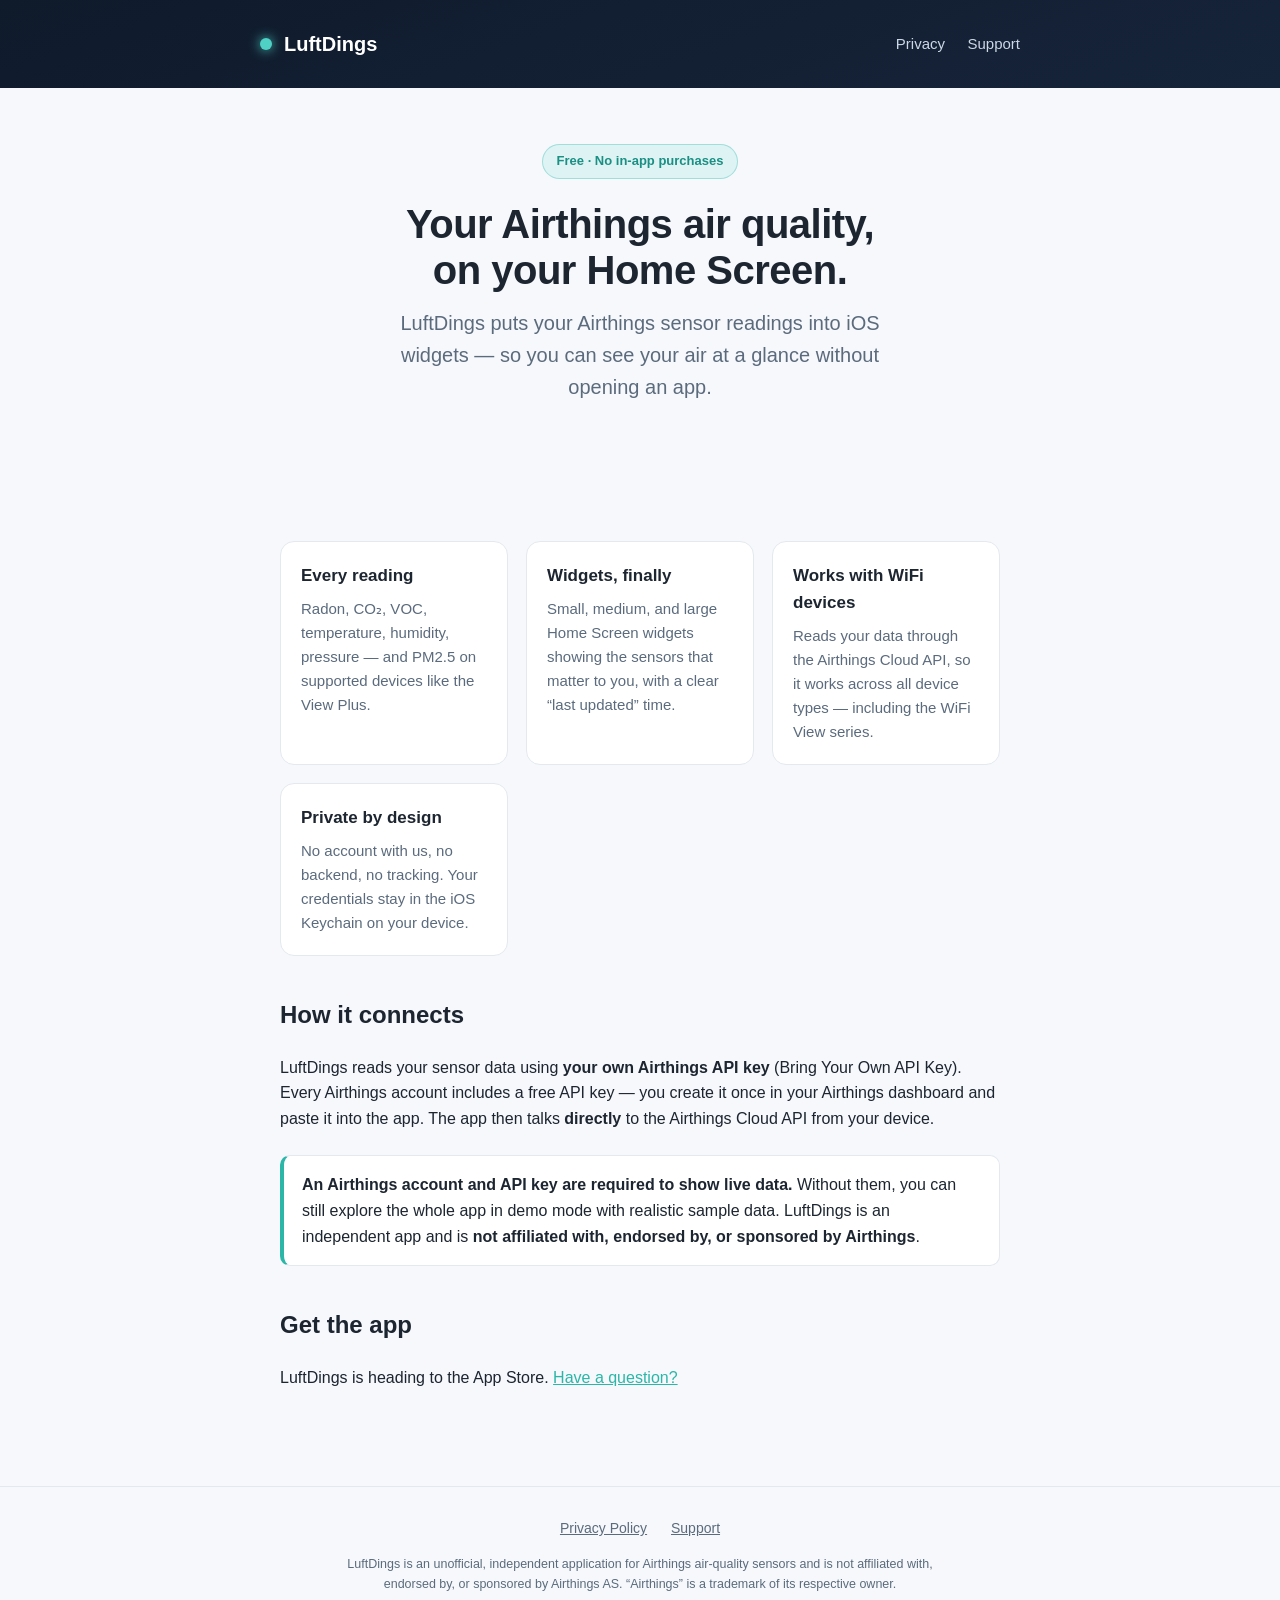
==== index.html @ 722f700b "LuftDings website: landing, privacy, support (GitHub Pages)" ====
<!doctype html>
<html lang="en">
<head>
  <meta charset="utf-8">
  <meta name="viewport" content="width=device-width, initial-scale=1">
  <title>LuftDings — Airthings air quality on your Home Screen</title>
  <meta name="description" content="LuftDings shows your Airthings air-quality readings — radon, CO₂, VOC, temperature, humidity, pressure, PM2.5 — in iOS Home Screen and Lock Screen widgets. Free, no in-app purchases. Unofficial, not affiliated with Airthings.">
  <link rel="stylesheet" href="style.css">
</head>
<body>
  <header class="site">
    <div class="wrap">
      <a class="brand" href="./"><span class="dot"></span> LuftDings</a>
      <nav class="site">
        <a href="privacy/">Privacy</a>
        <a href="support/">Support</a>
      </nav>
    </div>
  </header>

  <section class="hero">
    <span class="pill">Free · No in-app purchases</span>
    <h1>Your Airthings air quality,<br>on your Home Screen.</h1>
    <p class="tag">LuftDings puts your Airthings sensor readings into iOS widgets — so you can see your air at a glance without opening an app.</p>
  </section>

  <main>
    <div class="features">
      <div class="card">
        <h3>Every reading</h3>
        <p>Radon, CO₂, VOC, temperature, humidity, pressure — and PM2.5 on supported devices like the View Plus.</p>
      </div>
      <div class="card">
        <h3>Widgets, finally</h3>
        <p>Small, medium, and large Home Screen widgets showing the sensors that matter to you, with a clear “last updated” time.</p>
      </div>
      <div class="card">
        <h3>Works with WiFi devices</h3>
        <p>Reads your data through the Airthings Cloud API, so it works across all device types — including the WiFi View series.</p>
      </div>
      <div class="card">
        <h3>Private by design</h3>
        <p>No account with us, no backend, no tracking. Your credentials stay in the iOS Keychain on your device.</p>
      </div>
    </div>

    <h2>How it connects</h2>
    <p>LuftDings reads your sensor data using <strong>your own Airthings API key</strong> (Bring Your Own API Key). Every Airthings account includes a free API key — you create it once in your Airthings dashboard and paste it into the app. The app then talks <strong>directly</strong> to the Airthings Cloud API from your device.</p>

    <div class="note">
      <strong>An Airthings account and API key are required to show live data.</strong> Without them, you can still explore the whole app in demo mode with realistic sample data. LuftDings is an independent app and is <strong>not affiliated with, endorsed by, or sponsored by Airthings</strong>.
    </div>

    <h2>Get the app</h2>
    <p>LuftDings is heading to the App Store. <a href="support/">Have a question?</a></p>
  </main>

  <footer class="site">
    <a href="privacy/">Privacy Policy</a>
    <a href="support/">Support</a>
    <span class="disclaimer">
      LuftDings is an unofficial, independent application for Airthings air-quality sensors and is not affiliated with, endorsed by, or sponsored by Airthings AS. “Airthings” is a trademark of its respective owner.
    </span>
  </footer>
</body>
</html>
---- style.css ----
:root {
  --navy: #0f1a2b;
  --navy-soft: #16243a;
  --teal: #2bb6a8;
  --teal-bright: #4fd1c5;
  --ink: #1c2530;
  --muted: #5b6b7d;
  --line: #e4e9ef;
  --bg: #f6f8fb;
}

* { box-sizing: border-box; }

html { -webkit-text-size-adjust: 100%; }

body {
  margin: 0;
  font-family: -apple-system, BlinkMacSystemFont, "Segoe UI", Roboto, Helvetica, Arial, sans-serif;
  color: var(--ink);
  background: var(--bg);
  line-height: 1.6;
  -webkit-font-smoothing: antialiased;
}

a { color: var(--teal); }
a:hover { color: var(--teal-bright); }

header.site {
  background: linear-gradient(160deg, var(--navy) 0%, var(--navy-soft) 100%);
  color: #fff;
  padding: 28px 20px;
}

header.site .wrap { display: flex; align-items: center; justify-content: space-between; gap: 16px; flex-wrap: wrap; }

.brand { display: flex; align-items: center; gap: 12px; text-decoration: none; color: #fff; font-weight: 700; font-size: 20px; }
.brand .dot { width: 12px; height: 12px; border-radius: 50%; background: var(--teal-bright); box-shadow: 0 0 12px var(--teal-bright); }

nav.site a { color: #cdd8e6; text-decoration: none; margin-left: 18px; font-size: 15px; }
nav.site a:hover { color: #fff; }

.wrap { max-width: 760px; margin: 0 auto; }

main { max-width: 760px; margin: 0 auto; padding: 40px 20px 80px; }

.hero { text-align: center; padding: 56px 20px 40px; }
.hero h1 { font-size: 40px; line-height: 1.15; margin: 0 0 14px; letter-spacing: -0.5px; }
.hero p.tag { font-size: 20px; color: var(--muted); margin: 0 auto 28px; max-width: 540px; }

.pill { display: inline-block; background: rgba(79,209,197,.14); color: #1a8f84; border: 1px solid rgba(43,182,168,.35); padding: 6px 14px; border-radius: 999px; font-size: 13px; font-weight: 600; margin-bottom: 22px; }

.features { display: grid; grid-template-columns: repeat(auto-fit, minmax(220px, 1fr)); gap: 18px; margin: 30px 0; }
.card { background: #fff; border: 1px solid var(--line); border-radius: 14px; padding: 20px; }
.card h3 { margin: 0 0 8px; font-size: 17px; }
.card p { margin: 0; color: var(--muted); font-size: 15px; }

h1, h2, h3 { color: var(--ink); }
h2 { font-size: 24px; margin-top: 40px; }
h3 { font-size: 18px; }

.lede { font-size: 18px; color: var(--muted); }

.note { background: #fff; border: 1px solid var(--line); border-left: 4px solid var(--teal); border-radius: 10px; padding: 16px 18px; margin: 24px 0; }
.note strong { color: var(--ink); }

ol li, ul li { margin: 6px 0; }

footer.site { border-top: 1px solid var(--line); padding: 30px 20px; text-align: center; color: var(--muted); font-size: 14px; }
footer.site a { color: var(--muted); margin: 0 10px; }
footer.site .disclaimer { display: block; margin-top: 14px; font-size: 12.5px; max-width: 620px; margin-left: auto; margin-right: auto; }

code { background: #eef2f7; padding: 2px 6px; border-radius: 5px; font-size: 90%; }
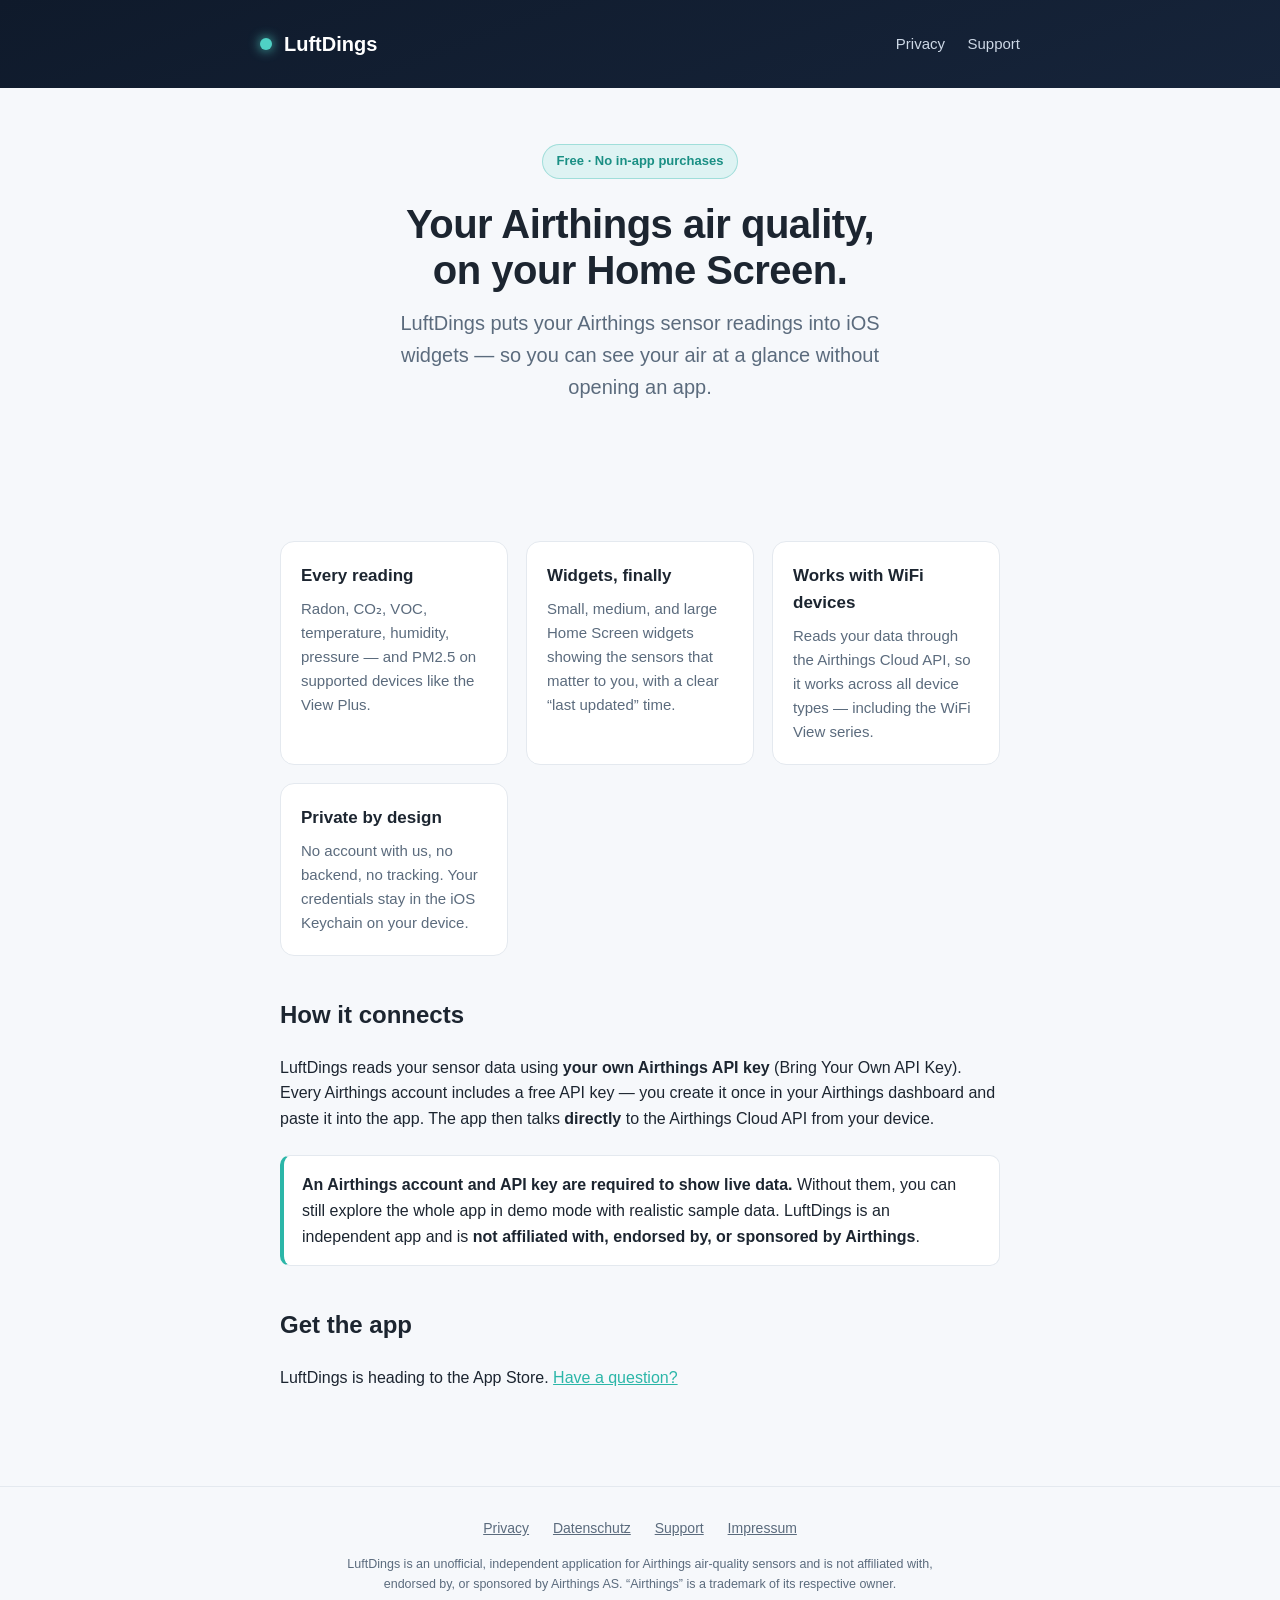
==== commit 47615325: "Add Impressum (noindex) + bilingual privacy (EN/DE), GDPR/hosting sections, entity-encoded email, fo" ====
--- a/index.html
+++ b/index.html
@@ -56,8 +56,10 @@
   </main>
 
   <footer class="site">
-    <a href="privacy/">Privacy Policy</a>
+    <a href="privacy/">Privacy</a>
+    <a href="datenschutz/">Datenschutz</a>
     <a href="support/">Support</a>
+    <a href="impressum/">Impressum</a>
     <span class="disclaimer">
       LuftDings is an unofficial, independent application for Airthings air-quality sensors and is not affiliated with, endorsed by, or sponsored by Airthings AS. “Airthings” is a trademark of its respective owner.
     </span>
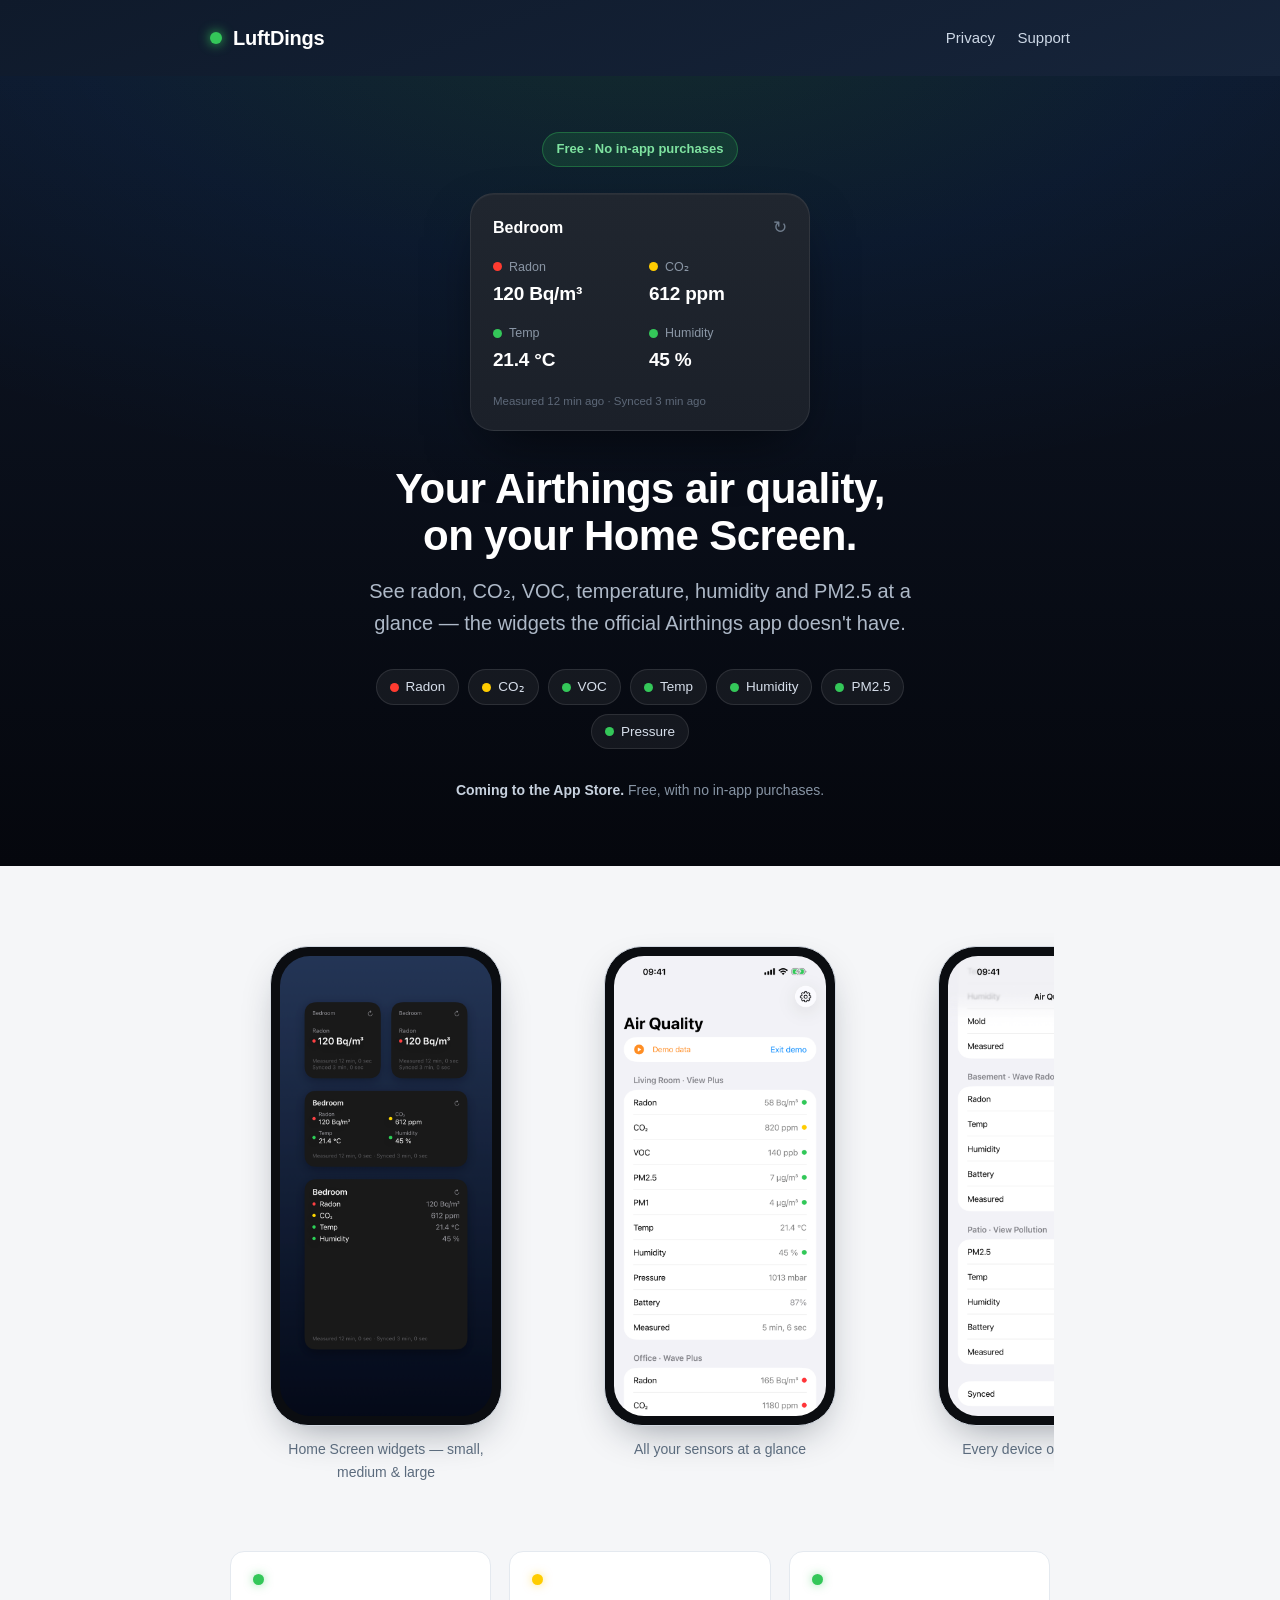
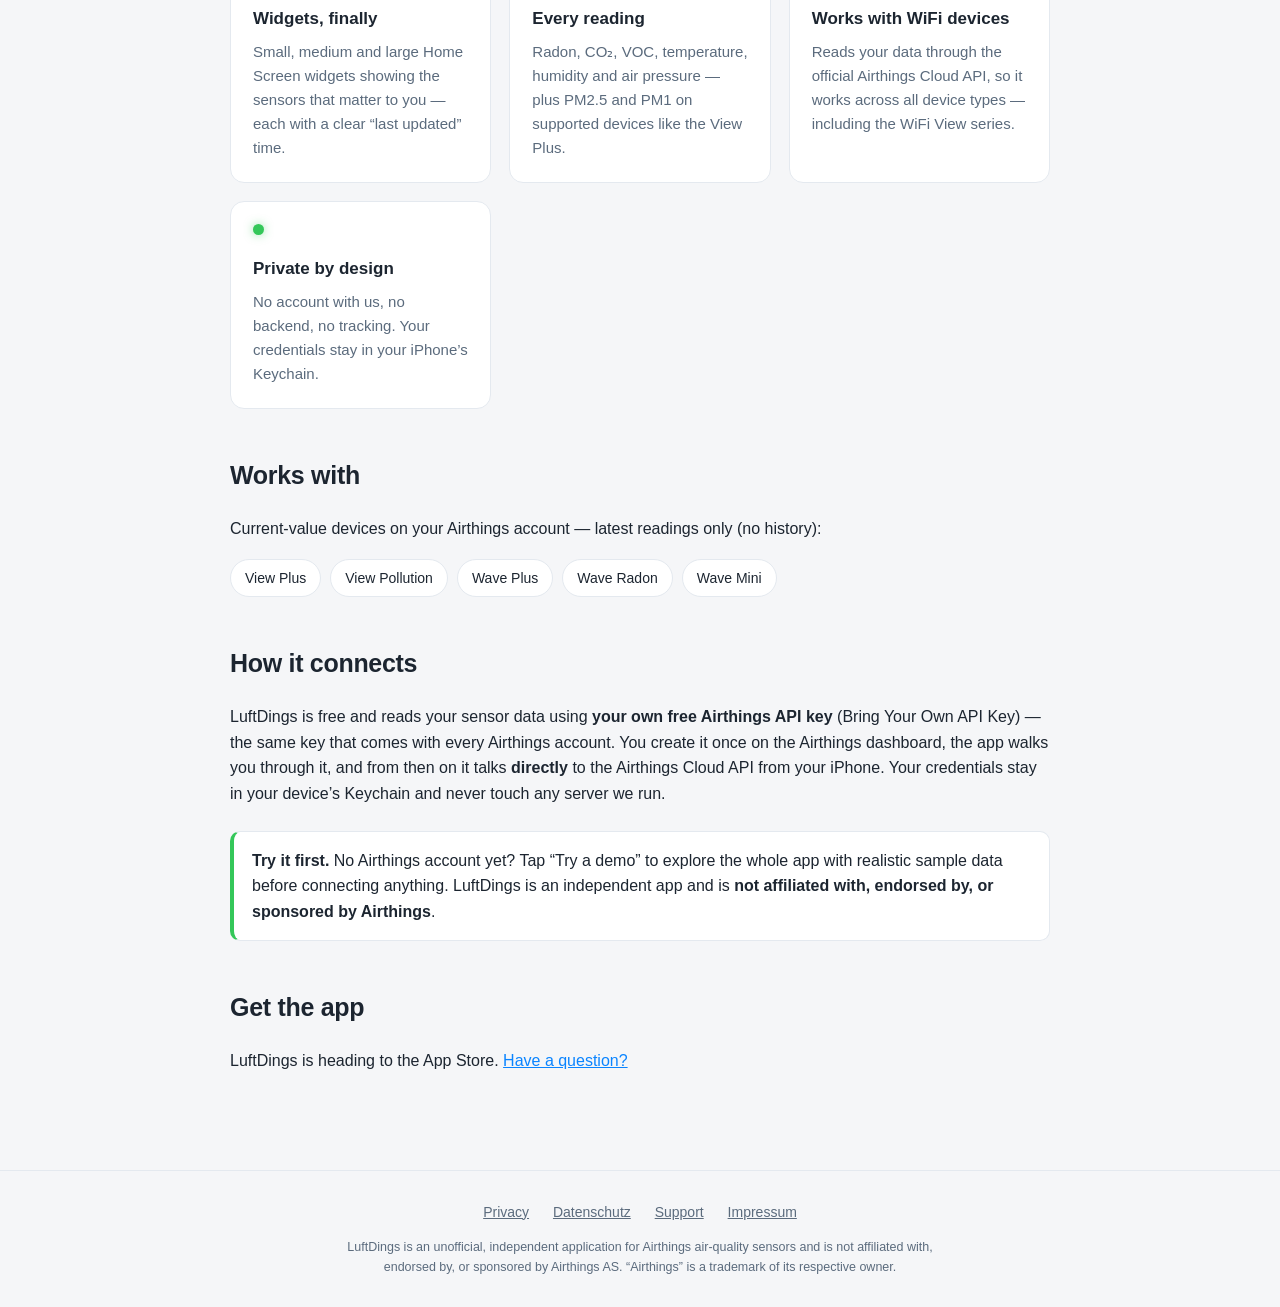
==== commit e2cb6373: "Redesign landing page to match app & widgets - Replace teal accent with the app's real palette: air-" ====
--- a/index.html
+++ b/index.html
@@ -4,8 +4,18 @@
   <meta charset="utf-8">
   <meta name="viewport" content="width=device-width, initial-scale=1">
   <title>LuftDings — Airthings air quality on your Home Screen</title>
-  <meta name="description" content="LuftDings shows your Airthings air-quality readings — radon, CO₂, VOC, temperature, humidity, pressure, PM2.5 — in iOS Home Screen and Lock Screen widgets. Free, no in-app purchases. Unofficial, not affiliated with Airthings.">
+  <meta name="description" content="LuftDings puts your Airthings air-quality readings — radon, CO₂, VOC, temperature, humidity, pressure, PM2.5 — into iOS Home Screen and Lock Screen widgets. Free, no in-app purchases. Unofficial, not affiliated with Airthings.">
+
+  <link rel="icon" type="image/png" sizes="64x64" href="assets/favicon-64.png">
+  <link rel="apple-touch-icon" href="assets/apple-touch-icon.png">
   <link rel="stylesheet" href="style.css">
+
+  <meta property="og:type" content="website">
+  <meta property="og:title" content="LuftDings — Airthings air quality on your Home Screen">
+  <meta property="og:description" content="The iOS widgets the official Airthings app doesn't have. Radon, CO₂, VOC, temperature, humidity and PM2.5 at a glance.">
+  <meta property="og:image" content="assets/icon.png">
+  <meta property="og:url" content="https://luftdings.poschenrieder.io/">
+  <meta name="twitter:card" content="summary">
 </head>
 <body>
   <header class="site">
@@ -19,36 +29,114 @@
   </header>
 
   <section class="hero">
-    <span class="pill">Free · No in-app purchases</span>
-    <h1>Your Airthings air quality,<br>on your Home Screen.</h1>
-    <p class="tag">LuftDings puts your Airthings sensor readings into iOS widgets — so you can see your air at a glance without opening an app.</p>
+    <div class="inner">
+      <span class="pill">Free · No in-app purchases</span>
+
+      <div class="widget" role="img" aria-label="LuftDings widget showing Bedroom air quality: Radon 120 Bq/m³, CO₂ 612 ppm, Temp 21.4 °C, Humidity 45 %.">
+        <div class="w-top">
+          <span class="w-room">Bedroom</span>
+          <span class="w-refresh">↻</span>
+        </div>
+        <div class="w-grid">
+          <div class="w-cell">
+            <div class="w-label"><span class="dot poor"></span> Radon</div>
+            <div class="w-val">120 Bq/m³</div>
+          </div>
+          <div class="w-cell">
+            <div class="w-label"><span class="dot fair"></span> CO₂</div>
+            <div class="w-val">612 ppm</div>
+          </div>
+          <div class="w-cell">
+            <div class="w-label"><span class="dot good"></span> Temp</div>
+            <div class="w-val">21.4 °C</div>
+          </div>
+          <div class="w-cell">
+            <div class="w-label"><span class="dot good"></span> Humidity</div>
+            <div class="w-val">45 %</div>
+          </div>
+        </div>
+        <div class="w-foot">Measured 12 min ago · Synced 3 min ago</div>
+      </div>
+
+      <h1>Your Airthings air quality,<br>on your Home Screen.</h1>
+      <p class="tag">See radon, CO₂, VOC, temperature, humidity and PM2.5 at a glance — the widgets the official Airthings app doesn't have.</p>
+
+      <div class="chips">
+        <span class="chip"><span class="dot poor"></span> Radon</span>
+        <span class="chip"><span class="dot fair"></span> CO₂</span>
+        <span class="chip"><span class="dot good"></span> VOC</span>
+        <span class="chip"><span class="dot good"></span> Temp</span>
+        <span class="chip"><span class="dot good"></span> Humidity</span>
+        <span class="chip"><span class="dot good"></span> PM2.5</span>
+        <span class="chip"><span class="dot good"></span> Pressure</span>
+      </div>
+
+      <p class="store-note"><strong>Coming to the App Store.</strong> Free, with no in-app purchases.</p>
+    </div>
   </section>
 
   <main>
+    <div class="shots">
+      <figure class="shot">
+        <div class="frame"><img src="assets/screens/01_widgets.png" alt="Small, medium and large LuftDings Home Screen widgets" loading="lazy"></div>
+        <figcaption class="cap">Home Screen widgets — small, medium &amp; large</figcaption>
+      </figure>
+      <figure class="shot">
+        <div class="frame"><img src="assets/screens/02_readings.png" alt="Air Quality screen listing all sensor readings with quality colors" loading="lazy"></div>
+        <figcaption class="cap">All your sensors at a glance</figcaption>
+      </figure>
+      <figure class="shot">
+        <div class="frame"><img src="assets/screens/03_devices.png" alt="Readings grouped by device across the account" loading="lazy"></div>
+        <figcaption class="cap">Every device on your account</figcaption>
+      </figure>
+      <figure class="shot">
+        <div class="frame"><img src="assets/screens/05_setup.png" alt="Guided setup screen for entering your Airthings API key" loading="lazy"></div>
+        <figcaption class="cap">Bring your own key — guided setup</figcaption>
+      </figure>
+      <figure class="shot">
+        <div class="frame"><img src="assets/screens/04_settings.png" alt="Settings screen with units, demo mode and about" loading="lazy"></div>
+        <figcaption class="cap">Units, demo mode &amp; more</figcaption>
+      </figure>
+    </div>
+
     <div class="features">
       <div class="card">
-        <h3>Every reading</h3>
-        <p>Radon, CO₂, VOC, temperature, humidity, pressure — and PM2.5 on supported devices like the View Plus.</p>
+        <span class="ic good"></span>
+        <h3>Widgets, finally</h3>
+        <p>Small, medium and large Home Screen widgets showing the sensors that matter to you — each with a clear “last updated” time.</p>
       </div>
       <div class="card">
-        <h3>Widgets, finally</h3>
-        <p>Small, medium, and large Home Screen widgets showing the sensors that matter to you, with a clear “last updated” time.</p>
+        <span class="ic fair"></span>
+        <h3>Every reading</h3>
+        <p>Radon, CO₂, VOC, temperature, humidity and air pressure — plus PM2.5 and PM1 on supported devices like the View Plus.</p>
       </div>
       <div class="card">
+        <span class="ic good"></span>
         <h3>Works with WiFi devices</h3>
-        <p>Reads your data through the Airthings Cloud API, so it works across all device types — including the WiFi View series.</p>
+        <p>Reads your data through the official Airthings Cloud API, so it works across all device types — including the WiFi View series.</p>
       </div>
       <div class="card">
+        <span class="ic good"></span>
         <h3>Private by design</h3>
-        <p>No account with us, no backend, no tracking. Your credentials stay in the iOS Keychain on your device.</p>
+        <p>No account with us, no backend, no tracking. Your credentials stay in your iPhone’s Keychain.</p>
       </div>
     </div>
 
+    <h2>Works with</h2>
+    <p>Current-value devices on your Airthings account — latest readings only (no history):</p>
+    <ul class="devices">
+      <li>View Plus</li>
+      <li>View Pollution</li>
+      <li>Wave Plus</li>
+      <li>Wave Radon</li>
+      <li>Wave Mini</li>
+    </ul>
+
     <h2>How it connects</h2>
-    <p>LuftDings reads your sensor data using <strong>your own Airthings API key</strong> (Bring Your Own API Key). Every Airthings account includes a free API key — you create it once in your Airthings dashboard and paste it into the app. The app then talks <strong>directly</strong> to the Airthings Cloud API from your device.</p>
+    <p>LuftDings is free and reads your sensor data using <strong>your own free Airthings API key</strong> (Bring Your Own API Key) — the same key that comes with every Airthings account. You create it once on the Airthings dashboard, the app walks you through it, and from then on it talks <strong>directly</strong> to the Airthings Cloud API from your iPhone. Your credentials stay in your device’s Keychain and never touch any server we run.</p>
 
     <div class="note">
-      <strong>An Airthings account and API key are required to show live data.</strong> Without them, you can still explore the whole app in demo mode with realistic sample data. LuftDings is an independent app and is <strong>not affiliated with, endorsed by, or sponsored by Airthings</strong>.
+      <strong>Try it first.</strong> No Airthings account yet? Tap “Try a demo” to explore the whole app with realistic sample data before connecting anything. LuftDings is an independent app and is <strong>not affiliated with, endorsed by, or sponsored by Airthings</strong>.
     </div>
 
     <h2>Get the app</h2>
--- a/style.css
+++ b/style.css
@@ -1,17 +1,32 @@
 :root {
+  /* Dark surfaces — match the app icon + widgets */
   --navy: #0f1a2b;
   --navy-soft: #16243a;
-  --teal: #2bb6a8;
-  --teal-bright: #4fd1c5;
+  --hero-top: #0e1626;
+  --hero-bottom: #05070d;
+  --widget-card: #1b2029;
+  --widget-line: rgba(255, 255, 255, .08);
+
+  /* Air-quality traffic light (iOS system colors) */
+  --good: #34c759;
+  --fair: #ffcc00;
+  --poor: #ff3b30;
+
+  /* Actions — the app's iOS blue */
+  --blue: #0a84ff;
+  --blue-ink: #0064d2;
+
+  /* Light body */
   --ink: #1c2530;
   --muted: #5b6b7d;
   --line: #e4e9ef;
-  --bg: #f6f8fb;
+  --bg: #f5f6f8;
+  --card: #ffffff;
 }
 
 * { box-sizing: border-box; }
 
-html { -webkit-text-size-adjust: 100%; }
+html { -webkit-text-size-adjust: 100%; scroll-behavior: smooth; }
 
 body {
   margin: 0;
@@ -22,51 +37,161 @@
   -webkit-font-smoothing: antialiased;
 }
 
-a { color: var(--teal); }
-a:hover { color: var(--teal-bright); }
+a { color: var(--blue); }
+a:hover { color: var(--blue-ink); }
+
+/* ---------- Header ---------- */
 
 header.site {
   background: linear-gradient(160deg, var(--navy) 0%, var(--navy-soft) 100%);
   color: #fff;
-  padding: 28px 20px;
+  padding: 22px 20px;
 }
 
 header.site .wrap { display: flex; align-items: center; justify-content: space-between; gap: 16px; flex-wrap: wrap; }
 
-.brand { display: flex; align-items: center; gap: 12px; text-decoration: none; color: #fff; font-weight: 700; font-size: 20px; }
-.brand .dot { width: 12px; height: 12px; border-radius: 50%; background: var(--teal-bright); box-shadow: 0 0 12px var(--teal-bright); }
+.brand { display: flex; align-items: center; gap: 11px; text-decoration: none; color: #fff; font-weight: 700; font-size: 20px; letter-spacing: -.2px; }
+.brand .dot { width: 12px; height: 12px; border-radius: 50%; background: var(--good); box-shadow: 0 0 12px var(--good); }
 
 nav.site a { color: #cdd8e6; text-decoration: none; margin-left: 18px; font-size: 15px; }
 nav.site a:hover { color: #fff; }
 
-.wrap { max-width: 760px; margin: 0 auto; }
+.wrap { max-width: 860px; margin: 0 auto; }
 
-main { max-width: 760px; margin: 0 auto; padding: 40px 20px 80px; }
+main { max-width: 860px; margin: 0 auto; padding: 48px 20px 80px; }
 
-.hero { text-align: center; padding: 56px 20px 40px; }
-.hero h1 { font-size: 40px; line-height: 1.15; margin: 0 0 14px; letter-spacing: -0.5px; }
-.hero p.tag { font-size: 20px; color: var(--muted); margin: 0 auto 28px; max-width: 540px; }
+/* ---------- Hero (dark, widget-style) ---------- */
 
-.pill { display: inline-block; background: rgba(79,209,197,.14); color: #1a8f84; border: 1px solid rgba(43,182,168,.35); padding: 6px 14px; border-radius: 999px; font-size: 13px; font-weight: 600; margin-bottom: 22px; }
+.hero {
+  background:
+    radial-gradient(120% 90% at 50% -10%, rgba(52, 199, 89, .12) 0%, rgba(10, 132, 255, .06) 38%, transparent 70%),
+    linear-gradient(180deg, var(--hero-top) 0%, var(--hero-bottom) 100%);
+  color: #fff;
+  text-align: center;
+  padding: 56px 20px 64px;
+}
+
+.hero .inner { max-width: 760px; margin: 0 auto; }
+
+.pill {
+  display: inline-block;
+  background: rgba(52, 199, 89, .14);
+  color: #7ee2a0;
+  border: 1px solid rgba(52, 199, 89, .35);
+  padding: 6px 14px;
+  border-radius: 999px;
+  font-size: 13px;
+  font-weight: 600;
+  margin-bottom: 26px;
+}
+
+.hero h1 { font-size: 42px; line-height: 1.12; margin: 0 0 16px; letter-spacing: -.6px; color: #fff; }
+.hero p.tag { font-size: 20px; color: #aeb9c8; margin: 0 auto 30px; max-width: 560px; }
+
+/* Widget mockup card */
+.widget {
+  width: 340px;
+  max-width: 100%;
+  margin: 0 auto 34px;
+  background: linear-gradient(180deg, #20262f 0%, var(--widget-card) 100%);
+  border: 1px solid var(--widget-line);
+  border-radius: 24px;
+  padding: 20px 22px;
+  text-align: left;
+  box-shadow: 0 24px 60px -20px rgba(0, 0, 0, .7), inset 0 1px 0 rgba(255, 255, 255, .04);
+}
+.widget .w-top { display: flex; align-items: center; justify-content: space-between; margin-bottom: 16px; }
+.widget .w-room { color: #fff; font-weight: 600; font-size: 16px; }
+.widget .w-refresh { color: #6f7c8c; font-size: 17px; }
+.widget .w-grid { display: grid; grid-template-columns: 1fr 1fr; gap: 14px 18px; }
+.widget .w-cell .w-label { display: flex; align-items: center; gap: 7px; color: #8a96a5; font-size: 12.5px; margin-bottom: 2px; }
+.widget .w-cell .w-val { color: #fff; font-size: 19px; font-weight: 600; letter-spacing: -.2px; }
+.widget .w-foot { color: #5d6878; font-size: 11.5px; margin-top: 16px; }
+
+.dot { width: 9px; height: 9px; border-radius: 50%; display: inline-block; flex: none; }
+.dot.good { background: var(--good); }
+.dot.fair { background: var(--fair); }
+.dot.poor { background: var(--poor); }
+
+/* Sensor chips */
+.chips { display: flex; flex-wrap: wrap; gap: 9px; justify-content: center; margin: 0 auto 30px; max-width: 560px; }
+.chip {
+  display: inline-flex; align-items: center; gap: 7px;
+  background: rgba(255, 255, 255, .06);
+  border: 1px solid rgba(255, 255, 255, .1);
+  color: #d6deea;
+  padding: 6px 13px;
+  border-radius: 999px;
+  font-size: 13.5px;
+  font-weight: 500;
+}
+
+.store-note { color: #8794a4; font-size: 14px; margin: 0; }
+.store-note strong { color: #c7d1de; font-weight: 600; }
+
+/* ---------- Screenshot gallery ---------- */
+
+.shots {
+  display: flex;
+  gap: 22px;
+  overflow-x: auto;
+  padding: 8px 4px 22px;
+  margin: 8px -4px 0;
+  scroll-snap-type: x mandatory;
+  -webkit-overflow-scrolling: touch;
+}
+.shot { flex: 0 0 auto; width: 232px; scroll-snap-align: center; text-align: center; }
+.shot .frame {
+  background: #0b0d11;
+  border-radius: 38px;
+  padding: 9px;
+  border: 1px solid #d3d9e2;
+  box-shadow: 0 16px 40px -16px rgba(15, 26, 43, .45);
+}
+.shot .frame img { display: block; width: 100%; border-radius: 30px; }
+.shot .cap { margin-top: 12px; font-size: 14px; color: var(--muted); font-weight: 500; }
+
+/* ---------- Feature cards ---------- */
 
 .features { display: grid; grid-template-columns: repeat(auto-fit, minmax(220px, 1fr)); gap: 18px; margin: 30px 0; }
-.card { background: #fff; border: 1px solid var(--line); border-radius: 14px; padding: 20px; }
+.card { background: var(--card); border: 1px solid var(--line); border-radius: 14px; padding: 22px; }
+.card .ic { width: 11px; height: 11px; border-radius: 50%; display: inline-block; margin-bottom: 12px; background: var(--good); box-shadow: 0 0 10px rgba(52, 199, 89, .5); }
+.card .ic.fair { background: var(--fair); box-shadow: 0 0 10px rgba(255, 204, 0, .5); }
+.card .ic.poor { background: var(--poor); box-shadow: 0 0 10px rgba(255, 59, 48, .5); }
 .card h3 { margin: 0 0 8px; font-size: 17px; }
 .card p { margin: 0; color: var(--muted); font-size: 15px; }
 
 h1, h2, h3 { color: var(--ink); }
-h2 { font-size: 24px; margin-top: 40px; }
+h2 { font-size: 25px; margin-top: 46px; letter-spacing: -.3px; }
 h3 { font-size: 18px; }
 
 .lede { font-size: 18px; color: var(--muted); }
 
-.note { background: #fff; border: 1px solid var(--line); border-left: 4px solid var(--teal); border-radius: 10px; padding: 16px 18px; margin: 24px 0; }
+/* Works-with chips (light) */
+.devices { display: flex; flex-wrap: wrap; gap: 9px; margin: 18px 0 6px; padding: 0; list-style: none; }
+.devices li {
+  background: var(--card); border: 1px solid var(--line); color: var(--ink);
+  padding: 7px 14px; border-radius: 999px; font-size: 14px; font-weight: 500; margin: 0;
+}
+
+.note { background: var(--card); border: 1px solid var(--line); border-left: 4px solid var(--good); border-radius: 10px; padding: 16px 18px; margin: 24px 0; }
 .note strong { color: var(--ink); }
 
 ol li, ul li { margin: 6px 0; }
 
+/* ---------- Footer ---------- */
+
 footer.site { border-top: 1px solid var(--line); padding: 30px 20px; text-align: center; color: var(--muted); font-size: 14px; }
 footer.site a { color: var(--muted); margin: 0 10px; }
-footer.site .disclaimer { display: block; margin-top: 14px; font-size: 12.5px; max-width: 620px; margin-left: auto; margin-right: auto; }
+footer.site .disclaimer { display: block; margin-top: 14px; font-size: 12.5px; max-width: 640px; margin-left: auto; margin-right: auto; }
 
 code { background: #eef2f7; padding: 2px 6px; border-radius: 5px; font-size: 90%; }
+
+/* ---------- Responsive ---------- */
+
+@media (max-width: 540px) {
+  .hero { padding: 40px 18px 48px; }
+  .hero h1 { font-size: 32px; }
+  .hero p.tag { font-size: 18px; }
+  h2 { font-size: 22px; }
+}
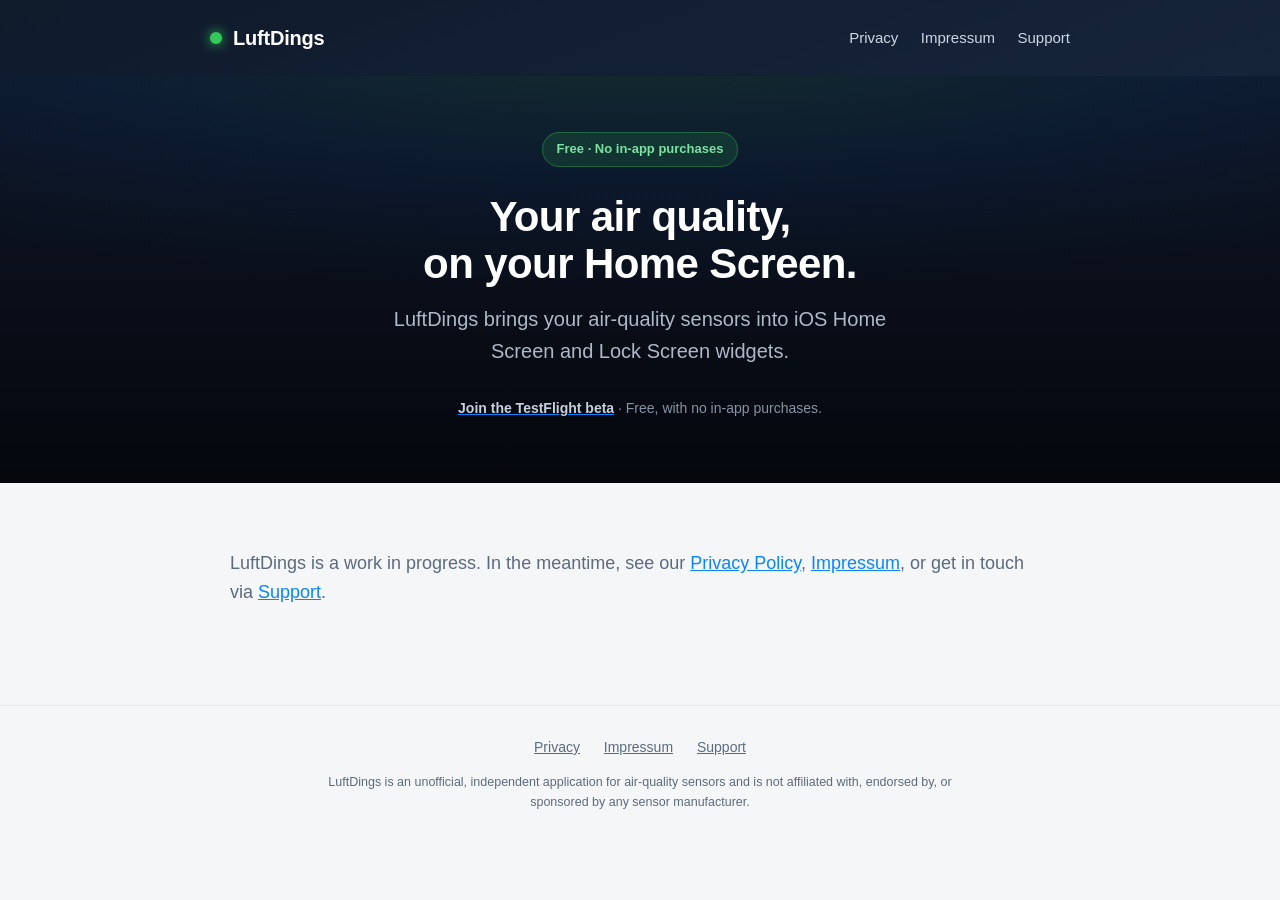
==== commit 6b4268c7: "Simplify landing page and link TestFlight beta Ahead of adding more sensor providers, strip the Airt" ====
--- a/index.html
+++ b/index.html
@@ -3,16 +3,16 @@
 <head>
   <meta charset="utf-8">
   <meta name="viewport" content="width=device-width, initial-scale=1">
-  <title>LuftDings — Airthings air quality on your Home Screen</title>
-  <meta name="description" content="LuftDings puts your Airthings air-quality readings — radon, CO₂, VOC, temperature, humidity, pressure, PM2.5 — into iOS Home Screen and Lock Screen widgets. Free, no in-app purchases. Unofficial, not affiliated with Airthings.">
+  <title>LuftDings — Air quality on your Home Screen</title>
+  <meta name="description" content="LuftDings puts your air-quality sensor readings into iOS Home Screen and Lock Screen widgets. Free, no in-app purchases.">
 
   <link rel="icon" type="image/png" sizes="64x64" href="assets/favicon-64.png">
   <link rel="apple-touch-icon" href="assets/apple-touch-icon.png">
   <link rel="stylesheet" href="style.css">
 
   <meta property="og:type" content="website">
-  <meta property="og:title" content="LuftDings — Airthings air quality on your Home Screen">
-  <meta property="og:description" content="The iOS widgets the official Airthings app doesn't have. Radon, CO₂, VOC, temperature, humidity and PM2.5 at a glance.">
+  <meta property="og:title" content="LuftDings — Air quality on your Home Screen">
+  <meta property="og:description" content="Your air-quality sensor readings, right on your iOS Home Screen and Lock Screen widgets.">
   <meta property="og:image" content="assets/icon.png">
   <meta property="og:url" content="https://luftdings.poschenrieder.io/">
   <meta name="twitter:card" content="summary">
@@ -23,6 +23,7 @@
       <a class="brand" href="./"><span class="dot"></span> LuftDings</a>
       <nav class="site">
         <a href="privacy/">Privacy</a>
+        <a href="impressum/">Impressum</a>
         <a href="support/">Support</a>
       </nav>
     </div>
@@ -32,124 +33,23 @@
     <div class="inner">
       <span class="pill">Free · No in-app purchases</span>
 
-      <div class="widget" role="img" aria-label="LuftDings widget showing Bedroom air quality: Radon 120 Bq/m³, CO₂ 612 ppm, Temp 21.4 °C, Humidity 45 %.">
-        <div class="w-top">
-          <span class="w-room">Bedroom</span>
-          <span class="w-refresh">↻</span>
-        </div>
-        <div class="w-grid">
-          <div class="w-cell">
-            <div class="w-label"><span class="dot poor"></span> Radon</div>
-            <div class="w-val">120 Bq/m³</div>
-          </div>
-          <div class="w-cell">
-            <div class="w-label"><span class="dot fair"></span> CO₂</div>
-            <div class="w-val">612 ppm</div>
-          </div>
-          <div class="w-cell">
-            <div class="w-label"><span class="dot good"></span> Temp</div>
-            <div class="w-val">21.4 °C</div>
-          </div>
-          <div class="w-cell">
-            <div class="w-label"><span class="dot good"></span> Humidity</div>
-            <div class="w-val">45 %</div>
-          </div>
-        </div>
-        <div class="w-foot">Measured 12 min ago · Synced 3 min ago</div>
-      </div>
+      <h1>Your air quality,<br>on your Home Screen.</h1>
+      <p class="tag">LuftDings brings your air-quality sensors into iOS Home Screen and Lock Screen widgets.</p>
 
-      <h1>Your Airthings air quality,<br>on your Home Screen.</h1>
-      <p class="tag">See radon, CO₂, VOC, temperature, humidity and PM2.5 at a glance — the widgets the official Airthings app doesn't have.</p>
-
-      <div class="chips">
-        <span class="chip"><span class="dot poor"></span> Radon</span>
-        <span class="chip"><span class="dot fair"></span> CO₂</span>
-        <span class="chip"><span class="dot good"></span> VOC</span>
-        <span class="chip"><span class="dot good"></span> Temp</span>
-        <span class="chip"><span class="dot good"></span> Humidity</span>
-        <span class="chip"><span class="dot good"></span> PM2.5</span>
-        <span class="chip"><span class="dot good"></span> Pressure</span>
-      </div>
-
-      <p class="store-note"><strong>Coming to the App Store.</strong> Free, with no in-app purchases.</p>
+      <p class="store-note"><a href="https://testflight.apple.com/join/1QFue4bY" rel="noopener" target="_blank"><strong>Join the TestFlight beta</strong></a> · Free, with no in-app purchases.</p>
     </div>
   </section>
 
   <main>
-    <div class="shots">
-      <figure class="shot">
-        <div class="frame"><img src="assets/screens/01_widgets.png" alt="Small, medium and large LuftDings Home Screen widgets" loading="lazy"></div>
-        <figcaption class="cap">Home Screen widgets — small, medium &amp; large</figcaption>
-      </figure>
-      <figure class="shot">
-        <div class="frame"><img src="assets/screens/02_readings.png" alt="Air Quality screen listing all sensor readings with quality colors" loading="lazy"></div>
-        <figcaption class="cap">All your sensors at a glance</figcaption>
-      </figure>
-      <figure class="shot">
-        <div class="frame"><img src="assets/screens/03_devices.png" alt="Readings grouped by device across the account" loading="lazy"></div>
-        <figcaption class="cap">Every device on your account</figcaption>
-      </figure>
-      <figure class="shot">
-        <div class="frame"><img src="assets/screens/05_setup.png" alt="Guided setup screen for entering your Airthings API key" loading="lazy"></div>
-        <figcaption class="cap">Bring your own key — guided setup</figcaption>
-      </figure>
-      <figure class="shot">
-        <div class="frame"><img src="assets/screens/04_settings.png" alt="Settings screen with units, demo mode and about" loading="lazy"></div>
-        <figcaption class="cap">Units, demo mode &amp; more</figcaption>
-      </figure>
-    </div>
-
-    <div class="features">
-      <div class="card">
-        <span class="ic good"></span>
-        <h3>Widgets, finally</h3>
-        <p>Small, medium and large Home Screen widgets showing the sensors that matter to you — each with a clear “last updated” time.</p>
-      </div>
-      <div class="card">
-        <span class="ic fair"></span>
-        <h3>Every reading</h3>
-        <p>Radon, CO₂, VOC, temperature, humidity and air pressure — plus PM2.5 and PM1 on supported devices like the View Plus.</p>
-      </div>
-      <div class="card">
-        <span class="ic good"></span>
-        <h3>Works with WiFi devices</h3>
-        <p>Reads your data through the official Airthings Cloud API, so it works across all device types — including the WiFi View series.</p>
-      </div>
-      <div class="card">
-        <span class="ic good"></span>
-        <h3>Private by design</h3>
-        <p>No account with us, no backend, no tracking. Your credentials stay in your iPhone’s Keychain.</p>
-      </div>
-    </div>
-
-    <h2>Works with</h2>
-    <p>Current-value devices on your Airthings account — latest readings only (no history):</p>
-    <ul class="devices">
-      <li>View Plus</li>
-      <li>View Pollution</li>
-      <li>Wave Plus</li>
-      <li>Wave Radon</li>
-      <li>Wave Mini</li>
-    </ul>
-
-    <h2>How it connects</h2>
-    <p>LuftDings is free and reads your sensor data using <strong>your own free Airthings API key</strong> (Bring Your Own API Key) — the same key that comes with every Airthings account. You create it once on the Airthings dashboard, the app walks you through it, and from then on it talks <strong>directly</strong> to the Airthings Cloud API from your iPhone. Your credentials stay in your device’s Keychain and never touch any server we run.</p>
-
-    <div class="note">
-      <strong>Try it first.</strong> No Airthings account yet? Tap “Try a demo” to explore the whole app with realistic sample data before connecting anything. LuftDings is an independent app and is <strong>not affiliated with, endorsed by, or sponsored by Airthings</strong>.
-    </div>
-
-    <h2>Get the app</h2>
-    <p>LuftDings is heading to the App Store. <a href="support/">Have a question?</a></p>
+    <p class="lede">LuftDings is a work in progress. In the meantime, see our <a href="privacy/">Privacy Policy</a>, <a href="impressum/">Impressum</a>, or get in touch via <a href="support/">Support</a>.</p>
   </main>
 
   <footer class="site">
     <a href="privacy/">Privacy</a>
-    <a href="datenschutz/">Datenschutz</a>
+    <a href="impressum/">Impressum</a>
     <a href="support/">Support</a>
-    <a href="impressum/">Impressum</a>
     <span class="disclaimer">
-      LuftDings is an unofficial, independent application for Airthings air-quality sensors and is not affiliated with, endorsed by, or sponsored by Airthings AS. “Airthings” is a trademark of its respective owner.
+      LuftDings is an unofficial, independent application for air-quality sensors and is not affiliated with, endorsed by, or sponsored by any sensor manufacturer.
     </span>
   </footer>
 </body>
